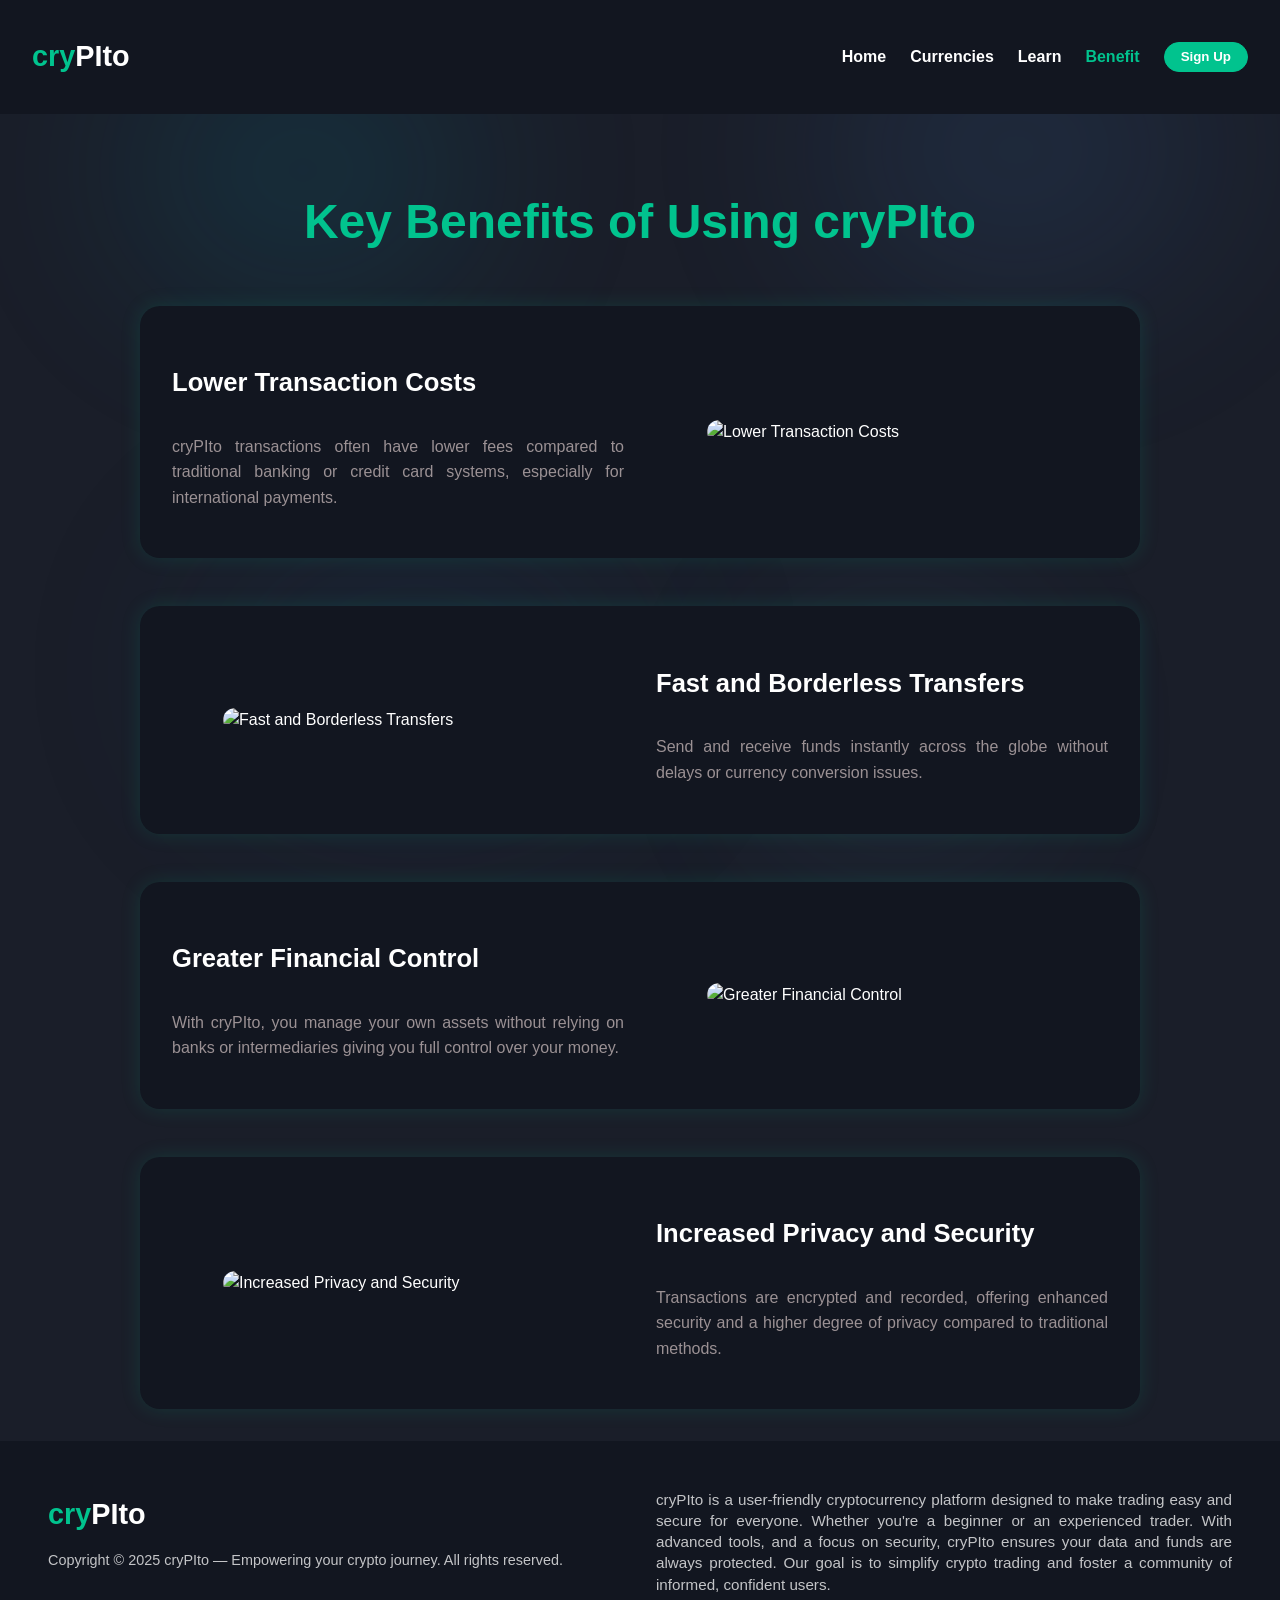
==== benefit.html @ 784c3c89 "Add files via upload" ====
<!DOCTYPE html>
<html lang="en">
<head>
  <meta charset="UTF-8" />
  <meta name="viewport" content="width=device-width, initial-scale=1" />
  <link rel="icon" type="image/x-icon" href="Asset/web icon.png">
  <title>cryPIto Benefit</title>
  <link rel="stylesheet" href="style.css" />
</head>
<body>
  <div class="background-blurs">
    <div class="blur-ellipse blur1"></div>
    <div class="blur-ellipse blur2"></div>
    <div class="blur-ellipse blur3"></div>
    <div class="blur-ellipse blur4"></div>
  </div>

  <header>
    <h1 class="header-title">
      <span class="cry">cry</span><span class="PIto">PIto</span>
    </h1>

    <button id="hamburger" aria-label="Toggle navigation">
      <span class="bar"></span>
      <span class="bar"></span>
      <span class="bar"></span>
    </button>

    <nav>
      <ul id="nav-menu">
        <li><a href="homepage.html">Home</a></li>
        <li><a href="currencies.html">Currencies</a></li>
        <li><a href="learn.html">Learn</a></li>
        <li><a href="benefit.html" class="active">Benefit</a></li>
        <li class="signup-button"><a href="register.html"><button>Sign Up</button></a></li>
        <li id="logout-button-li" style="display:none;"><button id="logout-button" style="display:none;">Logout</button></li>
      </ul>
    </nav>
  </header>

  <main class="benefit-page">
    <section class="benefit-intro">
      <h2>Key Benefits of Using cryPIto</h2>
    </section>

    <section class="benefit-container">
      <div class="benefit-box">
        <div class="benefit-content">
          <div class="benefit-text">
            <h3>Lower Transaction Costs</h3>
            <p>cryPIto transactions often have lower fees compared to traditional banking or credit card systems, especially for international payments.</p>
          </div>
          <div class="benefit-image">
            <img src="Asset/Benefit 1.png" alt="Lower Transaction Costs">
          </div>
        </div>
      </div>

      <div class="benefit-box reverse">
        <div class="benefit-content">
          <div class="benefit-image">
            <img src="Asset/Benefit 2.png" alt="Fast and Borderless Transfers">
          </div>
          <div class="benefit-text">
            <h3>Fast and Borderless Transfers</h3>
            <p>Send and receive funds instantly across the globe without delays or currency conversion issues.</p>
          </div>
        </div>
      </div>

      <div class="benefit-box">
        <div class="benefit-content">
          <div class="benefit-text">
            <h3>Greater Financial Control</h3>
            <p>With cryPIto, you manage your own assets without relying on banks or intermediaries giving you full control over your money.</p>
          </div>
          <div class="benefit-image">
            <img src="Asset/Benefit 3.png" alt="Greater Financial Control">
          </div>
        </div>
      </div>

      <div class="benefit-box reverse">
        <div class="benefit-content">
          <div class="benefit-image">
            <img src="Asset/Benefit 4.png" alt="Increased Privacy and Security">
          </div>
          <div class="benefit-text">
            <h3>Increased Privacy and Security</h3>
            <p>Transactions are encrypted and recorded, offering enhanced security and a higher degree of privacy compared to traditional methods.</p>
          </div>
        </div>
      </div>
    </section>
  </main>

  <footer>
    <div class="footer-left">
      <h1 class="footer-logo"><span class="cry">cry</span><span class="PIto">PIto</span></h1>
      <p>Copyright © 2025 cryPIto — Empowering your crypto journey. All rights reserved.</p>
    </div>
    <div class="footer-right">
      <p>
        cryPIto is a user-friendly cryptocurrency platform designed to make trading easy and secure for everyone. Whether you're a beginner or an experienced trader. With advanced tools, and a focus on security, cryPIto ensures your data and funds are always protected. Our goal is to simplify crypto trading and foster a community of informed, confident users.
      </p>
    </div>
  </footer>

  <script src="script.js"></script>
</body>
</html>
---- style.css ----
:root {
  --color-green: #01c38e;
  --color-dark: #1a1e29;
  --color-darker: #121620;
  --color-blue-glow: #1b4975;
  --color-white: #ffffff;
  --color-gray: #ffffffbf;
  --color-dark-gray: #797676;
  --color-text-gray: #9b9194;
}

* {
  box-sizing: border-box;
}

body {
  margin: 0;
  font-family:'Segoe UI', Tahoma, Geneva, Verdana, sans-serif;
  background-color: var(--color-dark);
  color: var(--color-white);
  line-height: 1.5;
  min-height: 100vh;
  display: flex;
  flex-direction: column;
}

.background-blurs {
  position: fixed;
  top: 0; left: 0; right: 0; bottom: 0;
  pointer-events: none;
  z-index: -1; 
  overflow: hidden;
}

.blur-ellipse {
  position: absolute;
  border-radius: 50%;
  filter: blur(100px);
  opacity: 0.25;
  transform: translateZ(0);
}

.blur1 {
  width: 350px;
  height: 250px;
  background: rgba(1, 166, 195, 0.6); 
  top: 5%;
  left: 10%;
}

.blur2 {
  width: 400px;
  height: 300px;
  background: rgba(76, 139, 221, 0.5); 
  right: 5%;
}

.blur3 {
  width: 450px;
  height: 280px;
  background: rgba(27, 73, 117, 0.6); 
  bottom: 10%;
  left: 15%;
}

.blur4 {
  width: 250px;
  height: 250px;
  background: rgba(85, 154, 224, 0.4); 
  bottom: 5%;
  right: 20%;
}


header {
  display: flex;
  justify-content: space-between;
  align-items: center;
  padding: 1rem 2rem;
  background-color: var(--color-darker);
  position: sticky;
  top: 0;
  z-index: 10;
}

.header-title {
  font-size: 1.8rem;
  font-weight: 700;
  user-select: none;
}

.cry {
  color: var(--color-green);
}

.PIto {
  color: var(--color-white);
}

#hamburger {
  display: none;
  flex-direction: column;
  justify-content: space-around;
  width: 28px;
  height: 22px;
  background: none;
  border: none;
  cursor: pointer;
  padding: 0;
  z-index: 20;
}

#hamburger .bar {
  width: 100%;
  height: 3px;
  background-color: var(--color-white);
  border-radius: 2px;
  transition: all 0.3s ease;
}

nav ul {
  list-style: none;
  display: flex;
  gap: 1.5rem;
  margin: 0;
  padding: 0;
  align-items: center;
}

nav ul li a {
  color: var(--color-white);
  text-decoration: none;
  font-weight: 600;
  transition: color 0.3s ease;
}

nav ul li a:hover,
nav ul li a.active {
  color: var(--color-green);
}

.signup-button button {
  background-color: var(--color-green);
  color: var(--color-white);
  border: 1px solid var(--color-green);
  padding: 0.4rem 1rem;
  border-radius: 30px;
  font-weight: 600;
  cursor: pointer;
  transition: background-color 0.3s ease;
}

.signup-button button:hover {
  background-color: var(--color-blue-glow);
}

/* Footer */
footer {
  background-color: var(--color-darker);
  display: flex;
  justify-content: space-between;
  padding: 2rem 3rem;
  flex-wrap: wrap;
  gap: 2rem;
}

.footer-left,
.footer-right {
  flex: 1 1 300px;
}

.footer-logo {
  font-size: 1.8rem;
  margin-bottom: 0.5rem;
  user-select: none;
}

.footer-left p {
  color: var(--color-gray);
  font-size: 0.9rem;
}

.footer-right p {
  color: var(--color-gray);
  font-size: 0.95rem;
  line-height: 1.4;
  text-align: justify;
}

/* Home Page */
main {
  flex-grow: 1;
  padding: 2rem 2rem;
  max-width: 1200px;
  margin: 0 auto;
}

.intro-section {
  display: flex;
  justify-content: space-between;
  align-items: center;
  gap: 0 rem;
  margin-bottom: 10rem;
}

.intro-text {
  flex: 1;
  max-width: 600px;
}

.intro-text h2 {
  font-size: 2.5rem;
  margin-bottom: 1rem;
  color: var(--color-green);
}

.intro-text p {
  font-size: 1.125rem;
  color: var(--color-gray);
  margin-bottom: 2rem;
  text-align: justify;
}

.intro-text button {
  background-color: var(--color-green);
  color: var(--color-white);
  border: none;
  padding: 0.7rem 2rem;
  font-size: 1.1rem;
  font-weight: 700;
  border-radius: 30px;
  cursor: pointer;
  transition: background-color 0.3s ease;
}

.intro-text button:hover {
  background-color: var(--color-blue-glow);
}

.intro-image {
  max-width: 500px;
  width: 100%;
  height: auto;
  border-radius: 8px;
  user-select: none;
  flex-shrink: 0;
}

/* Top Coins Section Homepage */
#leading-cryptos {
  margin-bottom: 10rem;
   text-align: center;
}

#leading-cryptos h2 {
  font-size: 2rem;
  margin-bottom: 1.5rem;
  color: var(--color-green);
  line-height: 1.2;
}

.crypto-list {
  display: flex;
  gap: 1rem;
  flex-wrap: wrap;
  justify-content: space-between;
}

.crypto-item {
  background-color: var(--color-darker);
  border-radius: 10px;
  padding: 1rem;
  flex: 1 1 calc(25% - 1rem);
  display: flex;
  flex-direction: column;
  align-items: center;
  color: var(--color-white);
  user-select: none;
  transition: transform 0.3s ease;
}

.crypto-item:hover {
  transform: translateY(-5px);
  box-shadow: 0 4px 15px rgba(1, 195, 142, 0.5);
}

.crypto-rank {
  font-weight: 700;
  font-size: 1.2rem;
  margin-bottom: 0.6rem;
  color: var(--color-green);
}

.crypto-logo {
  width: 48px;
  height: 48px;
  margin-bottom: 0.4rem;
  user-select: none;
}

.crypto-name {
  font-weight: 700;
  font-size: 1.1rem;
}

.crypto-subname {
  color: var(--color-text-gray);
  font-size: 0.9rem;
  margin-bottom: 0.5rem;
}

.crypto-price {
  font-weight: 600;
  margin-bottom: 0.3rem;
  font-size: 1rem;
}

.crypto-market-cap {
  font-size: 0.85rem;
  color: var(--color-text-gray);
  margin-bottom: 0.8rem;
}

.crypto-chart-image {
  width: 100%;
  max-width: 120px;
  height: auto;
  user-select: none;
  border-radius: 4px;
}

/* View All Coins button */
.view-coins-button {
  margin-top: 1.5rem;
  background-color: var(--color-green);
  color: var(--color-white);
  border: none;
  padding: 0.8rem 2.2rem;
  border-radius: 30px;
  cursor: pointer;
  font-weight: 700;
  font-size: 1.1rem;
  transition: background-color 0.3s ease;
}

.view-coins-button:hover {
  background-color: var(--color-blue-glow);
}

/* Journey Section */
.journey {
  display: flex;
  gap: 3rem;
  align-items: center;
  margin-bottom: 4rem;
}

.journey img {
  max-width: 450px;
  width: 100%;
  border-radius: 8px;
  user-select: none;
  flex-shrink: 0;
}

.journey-text {
  max-width: 600px;
}

.journey-text h2 {
  font-size: 2rem;
  margin-bottom: 1rem;
  color: var(--color-green);
}

.journey-text p {
  color: var(--color-gray);
  font-size: 1.125rem;
  margin-bottom: 1.5rem;
  text-align: justify;
}

.learn-more-button {
  background-color: var(--color-green);
  border: none;
  padding: 0.7rem 2rem;
  border-radius: 30px;
  color: var(--color-white);
  font-weight: 700;
  font-size: 1.1rem;
  cursor: pointer;
  transition: background-color 0.3s ease;
}

.learn-more-button:hover {
  background-color: var(--color-blue-glow);
}


/* Currency Page */
.currencies-main {
  margin: 0 auto;
  padding: 2rem 3rem;
  display: flex;
  flex-direction: column;
  gap: 3rem;
  color: var(--color-white);
}

/* Widget Currencies Page*/
.widgets-row {
  display: flex;
  gap: 2rem;
  justify-content: space-between;
  flex-wrap: wrap;
  align-items: stretch; 
}

/* Top Coin Widget*/
.top-coins-widget {
  display: flex;
  flex-direction: column;
  background-color: var(--color-darker);
  border-radius: 12px;
  padding: 2rem 2.5rem;
  flex: 1 1 30%;
  min-width: 280px;
  max-width: 400px;
  user-select: none;
  box-shadow: 0 0 10px rgba(1, 195, 142, 0.1);
}

.top-coins-widget h2 {
  font-size: 2rem;
  margin-bottom: 1.5rem;
  color: var(--color-green);
  text-align: center;
}

.top-coins-content {
  flex-grow: 1; 
  display: flex;
  flex-direction: column;
  justify-content: space-between; 
  height: 100%;
}

.top-coins-widget ul {
  list-style: none;
  padding: 0;
  margin: 0;
  flex-grow: 1;
  display: flex;
  flex-direction: column;
  justify-content: space-between;
  height: 100%;
}

.top-coins-widget ul li {
  display: flex;
  align-items: center;
  gap: 2rem;
  font-weight: 700;
  color: var(--color-white);
  font-size: 1.6rem;
  padding: 1.2rem 0;
  flex-grow: 1;
}


.top-coins-widget ul li img {
  width: 70px;
  height: 70px;
  object-fit: contain;
  border-radius: 12px;
  flex-shrink: 0;
}

.top-coins-widget ul li span {
  flex-grow: 1;
  font-size: 1.5rem;
  white-space: nowrap;
  overflow: hidden;
  text-overflow: ellipsis;
}


/* News Widget */
.news-widget {
  display: flex;
  flex-direction: column;
  background-color: var(--color-darker);
  border-radius: 12px;
  padding: 2rem 2.5rem;
  flex: 2 1 65%;
  min-width: 320px;
  max-width: 650px;
  user-select: none;
  box-shadow: 0 0 10px rgba(1, 195, 142, 0.1);
}

.news-widget h2 {
  font-size: 2rem;
  margin-bottom: 1.5rem;
  color: var(--color-green);
  text-align: center;
}

.news-slideshow {
  position: relative;
  overflow: hidden;
  border-radius: 10px;
  flex-grow: 1;
}

.slide {
  display: none;
  flex-direction: column;
  gap: 1.2rem;
  color: var(--color-white);
}

.slide.active {
  display: flex;
}

.slide img {
  width: 100%;
  aspect-ratio: 16 / 9;
  border-radius: 8px;
  object-fit: cover;
  user-select: none;
}

.slide h3 {
  font-size: 1.4rem;
  margin: 0;
  color: var(--color-green);
  text-align: justify;
}

.slide p {
  font-size: 1.1rem;
  color: var(--color-gray);
  line-height: 1.6;
  text-align: justify;
  margin: 0;
}

/* Slide dots*/
.slide-dots {
  display: flex;
  justify-content: center;
  gap: 8px;
  margin-top: 1rem;
}

.slide-dots .dot {
  width: 12px;
  height: 12px;
  border-radius: 50%;
  background-color: var(--color-dark-gray);
  cursor: pointer;
  transition: background-color 0.3s ease;
}

.slide-dots .dot.active {
  background-color: var(--color-green);
}

/* Crypto list */
.crypto-list {
  display: flex;
  gap: 1rem;
  flex-wrap: wrap;
  justify-content: space-between;
}

.crypto-item {
  background-color: var(--color-darker);
  border-radius: 10px;
  padding: 1rem;
  flex: 1 1 calc(25% - 1rem); 
  display: flex;
  flex-direction: column;
  align-items: center;
  color: var(--color-white);
  user-select: none;
  transition: transform 0.3s ease;
}

.crypto-item:hover {
  transform: translateY(-5px);
  box-shadow: 0 4px 15px rgba(1, 195, 142, 0.5);
}

.crypto-rank {
  font-weight: 700;
  font-size: 1.3rem;
  margin-bottom: 0.5rem;
  color: var(--color-green);
}

.crypto-logo {
  width: 50px;
  height: 50px;
  margin-bottom: 0.6rem;
  user-select: none;
  object-fit: contain;
  border-radius: 8px;
}

.crypto-name {
  font-weight: 700;
  font-size: 1.2rem;
}

.crypto-subname {
  color: var(--color-text-gray);
  font-size: 1rem;
  margin-bottom: 0.6rem;
}

.crypto-info {
  width: 100%;
  margin-bottom: 0.8rem;
  display: flex;
  justify-content: space-around;
}

.crypto-price-group,
.crypto-market-cap-group {
  display: flex;
  flex-direction: column;
  align-items: center;
}

.label {
  font-size: 0.8rem;
  color: var(--color-text-gray);
  margin-bottom: 0.15rem;
  font-weight: 600;
}

.crypto-price {
  font-weight: 600;
  font-size: 1.1rem;
}

.crypto-market-cap {
  font-size: 0.9rem;
  color: var(--color-text-gray);
}

.crypto-chart-image {
  width: 100%;
  max-width: 130px;
  height: auto;
  user-select: none;
  border-radius: 8px;
  margin-bottom: 1rem;
}

/* Action buttons: Buy, Sell, Trade */
.action-buttons {
  display: flex;
  gap: 0.7rem;
  width: 100%;
  justify-content: center;
}

.action-buttons button {
  border: none;
  color: var(--color-white);
  padding: 0.45rem 1.1rem;
  border-radius: 30px;
  font-weight: 600;
  cursor: pointer;
  transition: background-color 0.3s ease;
  flex: 1;
  user-select: none;
}

.action-buttons button:nth-child(1) {
  background-color: var(--color-green);
}
.action-buttons button:nth-child(1):hover {
  background-color: #043823;
}

.action-buttons button:nth-child(2) {
  background-color: #e74c3c;
}
.action-buttons button:nth-child(2):hover {
  background-color: #65170e;
}

.action-buttons button:nth-child(3) {
  background-color: #3498db;
}
.action-buttons button:nth-child(3):hover {
  background-color: #236791;
}


/* Notification Buy Sell Trade */
.notification-toast {
  position: fixed;
  bottom: 45px;
  right: 20px;
  background-color: #22ab5b; 
  color: #fff;
  padding: 12px 18px;
  border-radius: 30px;
  box-shadow: 0 4px 12px rgba(0, 0, 0, 0.2);
  z-index: 9999;
  font-weight: bold;
  font-size: 0.95rem;
  animation: fadeInOut 3s ease forwards;
}

@keyframes fadeInOut {
  0% {
    opacity: 0;
    transform: translateY(20px);
  }
  10% {
    opacity: 1;
    transform: translateY(0);
  }
  90% {
    opacity: 1;
  }
  100% {
    opacity: 0;
    transform: translateY(20px);
  }
}



/* Learn Page */
.section-container {
  margin: 3rem auto;
  padding: 0 1.5rem;
  text-align: justify;
}

.section-title {
  font-size: 2rem;
  font-weight: 700;
  margin-bottom: 2rem;
  user-select: none;
  color: var(--color-green);
  text-align: left;
}

.faq-columns {
  display: flex;
  justify-content: space-between;
  gap: 2rem;
  flex-wrap: wrap;
}

.faq-column {
  background-color: var(--color-darker);
  padding: 1.5rem 2rem;
  border-radius: 12px;
  box-shadow: 0 0 14px rgba(1, 195, 142, 0.3);
  flex: 1 1 48%;
  min-width: 280px;
  color: var(--color-white);
  text-align: justify;
}

.faq-column h3 {
  margin-top: 0;
  margin-bottom: 1.5rem;
  font-weight: 700;
  color: var(--color-green);
  user-select: none;
  text-align: left;
}

.faq-item {
  margin-bottom: 1.25rem;
}

.faq-question {
  width: 100%;
  background-color: transparent;
  border: none;
  color: var(--color-white);
  font-size: 1rem;
  font-weight: 600;
  cursor: pointer;
  text-align: left;
  padding: 0.5rem 0;
  border-bottom: 1px solid var(--color-green);
  transition: color 0.3s ease;
}

.faq-question:hover,
.faq-item.active .faq-question {
  color: var(--color-green);
}

.faq-answer {
  margin-top: 0.5rem;
  font-size: 0.9rem;
  color: var(--color-text-gray);
  line-height: 1.4;
  text-align: justify;
}

.guide-section,
.tips-section {
  background-color: var(--color-darker);
  padding: 2rem 2.5rem;
  border-radius: 12px;
  box-shadow: 0 0 14px rgba(1, 195, 142, 0.3);
  color: var(--color-white);
  margin-bottom: 3rem;
  text-align: justify;
}

.guide-subsection,
.tips-subsection {
  margin-bottom: 2rem;
}

.guide-main-title,
.tips-subsection h3 {
  color: var(--color-green);
  font-weight: 700;
  margin-bottom: 1rem;
  user-select: none;
  text-align: left;
}

.guide-subtitle {
  margin-top: 1rem;
  margin-bottom: 0.5rem;
  font-weight: 600;
  color: var(--color-green);
}

.guide-subsection ul,
.tips-subsection ul {
  padding-left: 1.25rem;
  margin-top: 0.5rem;
  margin-bottom: 1rem;
  list-style-type: disc;
}

.guide-subsection ul li,
.tips-subsection ul li {
  margin-bottom: 0.5rem;
}

strong {
  color: var(--color-green);
}


/* Benefit Page */
.benefit-box {
  background-color: var(--color-darker);
  padding: 2rem;
  border-radius: 20px;
  box-shadow: 0 0 20px rgba(1, 195, 142, 0.15);
  display: flex;
  flex-direction: column;
  max-width: 1000px;        
  margin: 0 auto;        
}

.benefit-container {
  display: flex;
  flex-direction: column;
  gap: 3rem;
  align-items: center; 
}

.benefit-intro h2 {
  font-size: 3rem;
  text-align: center;
  margin-bottom: 3rem;
  color: var(--color-green);
}

.benefit-content {
  display: flex;
  align-items: stretch;    
  gap: 2rem;
  height: 100%;
}

.benefit-content.reverse {
  flex-direction: row-reverse;
}

.benefit-text,
.benefit-image {
  flex: 1;
  display: flex;
  flex-direction: column;
  justify-content: center;
}

.benefit-text h3 {
  color: var(--color-white);
  font-size: 1.6rem;
  margin-bottom: 1rem;
}

.benefit-text p {
  color: var(--color-text-gray);
  font-size: 1rem;
  text-align: justify;
  line-height: 1.6;
  hyphens: auto;
}

.benefit-image {
  max-width: 100%;
  display: flex;
  justify-content: center;
  align-items: center;
}

.benefit-image img {
  width: 100%;
  max-width: 350px;         
  height: auto;
  border-radius: 12px;
  object-fit: cover;
}

/* Register Page */
.register-container {
  width: 500px;
  margin: 6rem auto;
  background-color: var(--color-darker);
  padding: 2.5rem 3rem;
  border-radius: 16px;
  box-shadow: 0 0 20px rgba(1, 195, 142, 0.15);
  display: flex;
  flex-direction: column;
  gap: 1.5rem;
  color: var(--color-white);
}

.register-container h2 {
  text-align: center;
  color: var(--color-green);
  font-size: 2rem;
  margin-bottom: 1rem;
}

#register-form {
  display: flex;
  flex-direction: column;
  gap: 1.2rem;
}

#register-form label {
  font-weight: 600;
  font-size: 1rem;
  color: var(--color-white);
}

#register-form input[type="text"],
#register-form input[type="email"],
#register-form input[type="password"] {
  padding: 0.75rem 1rem;
  border: 2px solid var(--color-dark-gray);
  border-radius: 10px;
  background-color: var(--color-dark);
  color: var(--color-white);
  font-size: 1rem;
  transition: border-color 0.3s ease;
}

#register-form input:focus {
  border-color: var(--color-green);
  outline: none;
}

.checkbox-label {
  font-size: 0.95rem;
  display: flex;
  align-items: center;
  gap: 0.5rem;
  color: var(--color-white);
}

.register-button {
  background-color: var(--color-green);
  color: var(--color-white);
  border: none;
  padding: 0.8rem 1.6rem;
  font-weight: 700;
  font-size: 1.1rem;
  border-radius: 30px;
  cursor: pointer;
  transition: background-color 0.3s ease;
  margin-top: 1rem;
}

.register-button:hover:not(:disabled) {
  background-color: var(--color-blue-glow);
}

.register-button:disabled {
  background-color: var(--color-dark-gray);
  cursor: not-allowed;
}

.error-msg {
  color: #ff6b6b;
  font-size: 0.85rem;
  margin-top: -0.5rem;
  margin-bottom: 0.5rem;
}

#logout-button-li {
  display: none;
}

#logout-button {
  background-color: red;
  color: white;
  border: red;
  border-radius: 30px;
  padding: 0.5rem 1rem;
  font-weight: 600;
  font-size: 1rem;
  cursor: pointer;
  transition: all 0.3s ease;
}

#logout-button:hover {
  background-color: #65170e;
  color: var(--color-dark);
}



@media (max-width: 768px) {
  header {
    position: fixed;
    top: 0;
    left: 0;
    width: 100%;
    display: flex;
    justify-content: space-between;
    align-items: center;
    padding: 1rem 1.5rem;
    background-color: var(--color-darker);
    z-index: 1000;
    box-shadow: 0 2px 10px rgba(0, 0, 0, 0.3);
  }

  body {
    padding-top: 70px;
  }

  #hamburger {
    display: flex;
    flex-direction: column;
    gap: 5px;
    background: none;
    border: none;
    cursor: pointer;
    position: fixed;
    top: 45px;
    right: 40px;
    z-index: 1100;
  }

  #hamburger .bar {
    width: 25px;
    height: 3px;
    background-color: var(--color-white);
    border-radius: 2px;
    transition: all 0.3s ease;
  }

  /* Navigation */
  nav ul {
    flex-direction: column;
    background-color: var(--color-darker);
    position: fixed;
    top: 60px;
    right: -100%;
    width: 250px;
    height: calc(100% - 60px);
    padding-top: 2rem;
    gap: 1.5rem;
    transition: right 0.3s ease;
    border-left: 2px solid var(--color-green);
    z-index: 1050;
    overflow-y: auto;
  }

  nav ul.active {
    right: 0;
  }

  nav ul li {
    padding: 0 1.5rem;
  }

  .signup-button button {
    width: 100%;
    padding: 0.7rem 1rem;
    font-size: 1rem;
  }

  nav ul li a.active,
  nav ul li a:hover {
    color: var(--color-green);
  }

  main {
    padding: 1.5rem 1.5rem;
  }

  /* Footer */
  footer {
    flex-direction: column;
    padding: 1.5rem 1.5rem;
  }

  .footer-left,
  .footer-right {
    flex: 1 1 100%;
  }

  /* Home Page */
  .intro-section {
    flex-direction: column;
    gap: 2rem;
    margin-bottom: 5rem;
  }

  .intro-image {
    max-width: 100%;
    height: auto;
    border-radius: 8px;
  }

  .crypto-list {
    flex-direction: column;
  }

  .crypto-item {
    flex: 1 1 100%;
  }

  .journey {
    flex-direction: column;
    gap: 1.5rem;
  }

  .journey img {
    max-width: 100%;
  }

  .journey-text {
    max-width: 100%;
  }

  /* Currency Page */
  /* Widget Currency Page */
    .widgets-row {
    margin-top: 70px;
    flex-direction: column;
    gap: 2rem;
    width: 100%;
    padding: 0 1rem;
    box-sizing: border-box;
    display: flex;
    align-items: center;
  }

  .top-coins-widget,
  .news-widget {
    flex: unset;
    width: 100%;
    max-width: 700px;  
    min-width: 0;
    padding: 1rem 1.5rem;
    box-sizing: border-box;
  }

  .slide img {
    width: 100%;
    max-height: none;
    aspect-ratio: 16 / 9;
    object-fit: cover;
    display: block;
  }

  .crypto-list {
    display: flex;
    flex-wrap: wrap;
    justify-content: center;
    gap: 1.5rem;
    padding: 1rem;
    box-sizing: border-box;
    width: 100%;
    max-width: 100%;
    overflow-x: hidden;
  }

  .crypto-item {
    width: 100%;           
    max-width: 400px;    
    height: auto;          
    display: flex;
    flex-direction: column;
    justify-content: space-between;
    align-items: center;
    border-radius: 12px;
    padding: 1rem 1.2rem;
    margin: 0 auto;
    box-sizing: border-box;
  }

  .action-buttons {
    display: flex;
    flex-direction: column;
    gap: 0.5rem;
    width: 100%;
  }

  .action-buttons button {
    width: 100%;
    padding: 0.6rem 0;
  }

  /* Register Page */
  .register-container {
    margin: 1rem auto;
    padding: 2rem;
    position: relative;
    top: 70px;
    max-width: 90vw;
    width: 400px;
    box-sizing: border-box;
  }

  .register-container h2 {
    font-size: 1.6rem;
  }

  #register-form input {
    font-size: 0.95rem;
  }

  .register-button {
    font-size: 1rem;
    padding: 0.7rem 1.4rem;
  }

  #logout-button {
    font-size: 0.95rem;
    padding: 0.4rem 0.8rem;
  }

  /* Learn Page */
  .faq-columns {
    flex-direction: column;
    gap: 1.5rem;
  }

  .faq-column {
    flex: 1 1 100%;
  }

  /* Benefit Page */
  .benefit-page {
    padding: 1.5rem 1rem;
  }

  .benefit-intro h2 {
    font-size: 1.6rem;
    margin-bottom: 2rem;
  }

  .benefit-container {
    gap: 2rem;
  }

  .benefit-box {
    padding: 1rem;
  }

  .benefit-content {
    flex-direction: row;
    align-items: center;
    gap: 1.5rem;
  }

  .benefit-content.reverse {
    flex-direction: row;
  }

  .benefit-text {
    flex: 1;
    order: 1;
  }

  .benefit-image {
    flex: 1;
    order: 2;
    max-width: 50%;
  }

  .benefit-text h3 {
    font-size: 1.3rem;
  }

  .benefit-text p {
    font-size: 0.95rem;
    text-align: inherit;
  }

  .benefit-image img {
    width: 100%;
    border-radius: 10px;
  }
}
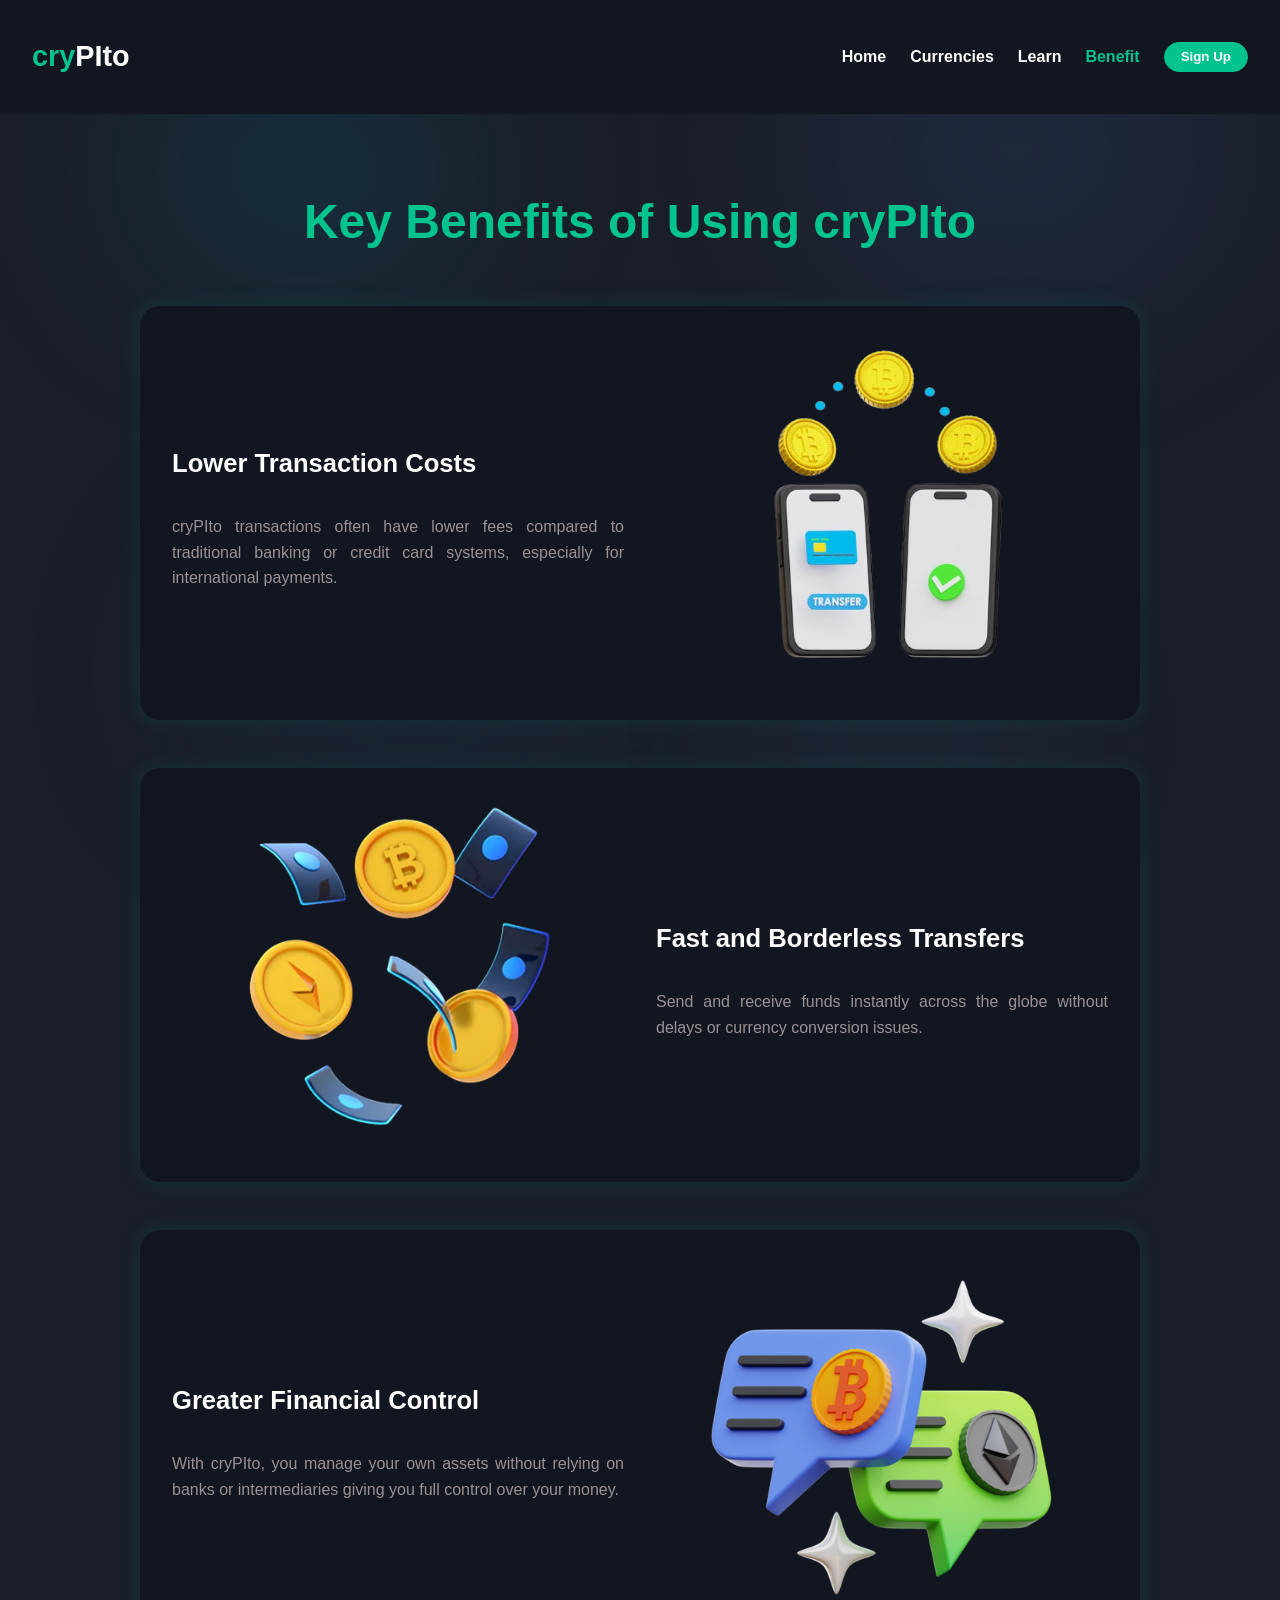
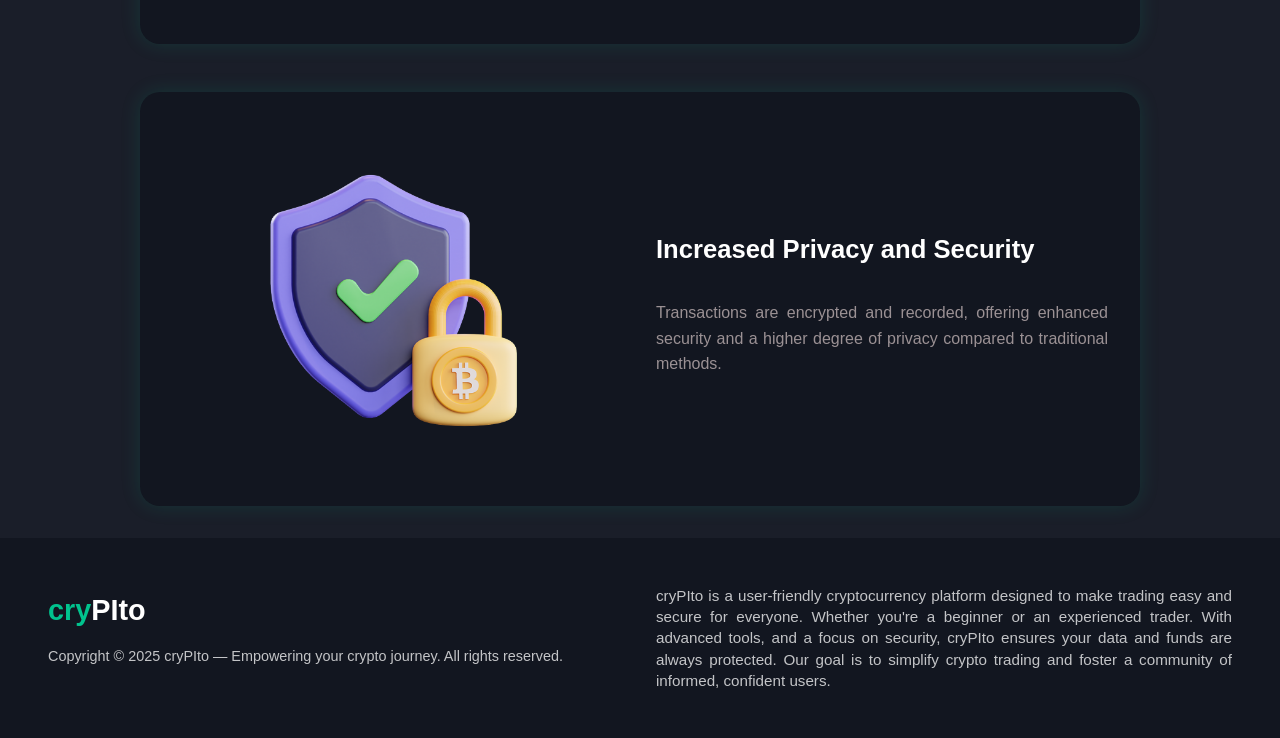
==== commit f4510bb8: "Fix HTML encoding issues in benefit.html" ====
--- a/benefit.html
+++ b/benefit.html
@@ -28,7 +28,7 @@
 
     <nav>
       <ul id="nav-menu">
-        <li><a href="homepage.html">Home</a></li>
+        <li><a href="index.html">Home</a></li>
         <li><a href="currencies.html">Currencies</a></li>
         <li><a href="learn.html">Learn</a></li>
         <li><a href="benefit.html" class="active">Benefit</a></li>
@@ -109,3 +109,4 @@
   <script src="script.js"></script>
 </body>
 </html>
+
